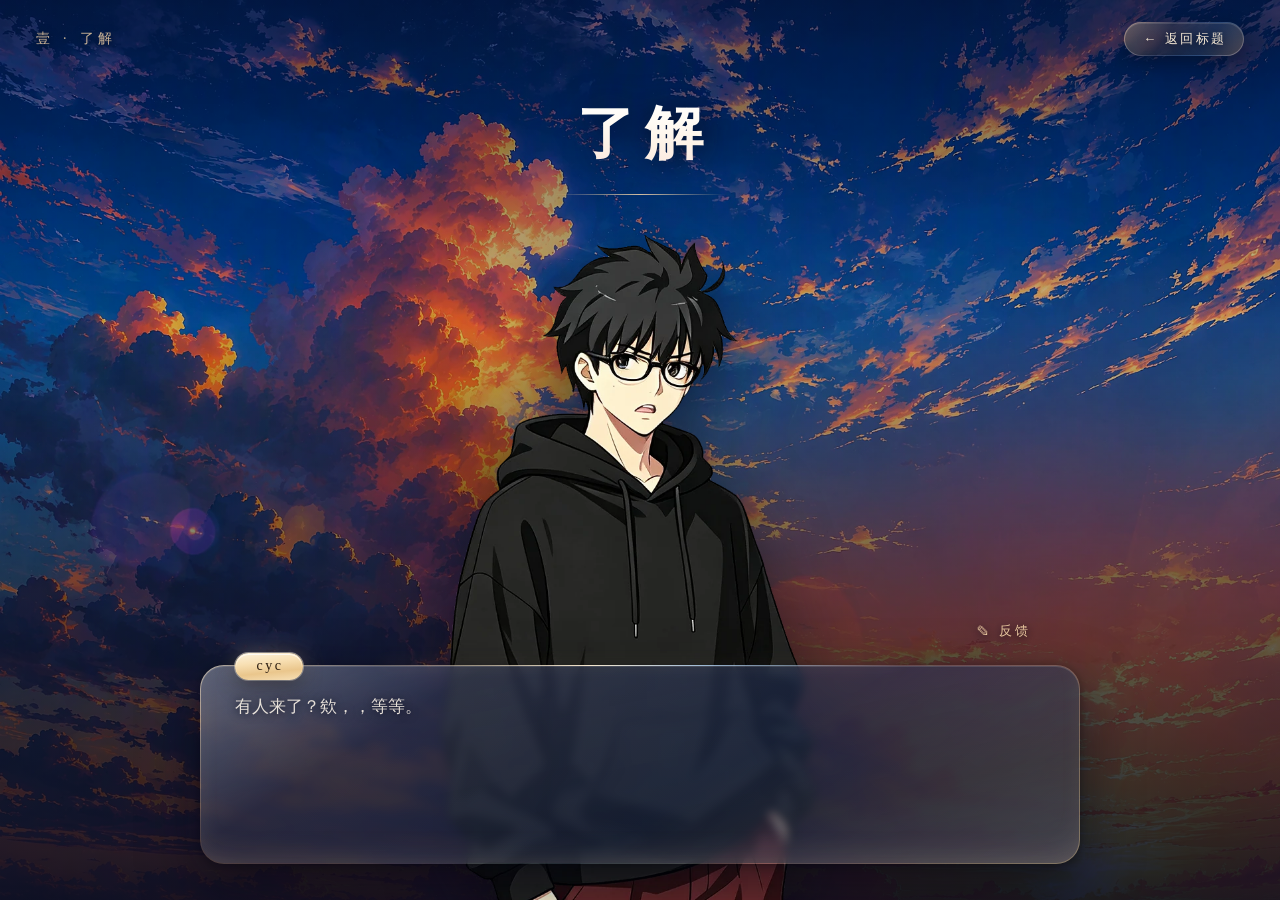
==== about.html @ 941c209d "上线个人主页 commit to main" ====
<!DOCTYPE html>
<html lang="zh-CN">
<head>
<meta charset="utf-8">
<meta name="viewport" content="width=device-width, initial-scale=1">
<title>壹 · 了解 | cyc</title>
<link rel="icon" href="data:,">
<link rel="stylesheet" href="assets/vn.css">
<style>
  /* 本页专属：晚霞 · 暖金时段 */
  .vn-bg {
    background-image: url("assets/sky-1.webp");
    --vn-bg-pos: 50% 58%;
    --vn-bg-filter: saturate(1.15) brightness(.94);
  }
</style>
</head>
<body data-avatar="calm">
<div class="vn-bg" role="img" aria-label="黄昏时分新海诚风格的天空，橙金色云层铺在宝石蓝的天幕上"></div>

<header class="vn-top">
  <span class="vn-chapter">壹 · 了解</span>
  <a class="vn-back" href="index.html"
     onclick="VNgo('index.html','序章','&quot;cyc&quot;');return false;">← 返回标题</a>
</header>

<section class="vn-scene">
  <h1 class="vn-title">了解</h1>
  <span class="vn-rule"></span>
</section>

<div class="vn-dialog">
  <span class="vn-name">cyc</span>
  <p class="vn-text" data-moods="surprise|smile|serious|think|smile|laugh|happy" data-lines="有人来了？欸，，等等。|你好。名字是陈弈畅，但你说话的时候还是叫我cyc吧。|我现在是学计算机的大学生。高中是镇海中学的，考到这个地方来是由于一些不想提起来的原因。|简单来说，我以前在初中好歹是前二十，高中里也不算是特别差的，但最后因为某些原因变成了不喜社交的失败高中生，现在在咬牙争取走回去的路上。别忘了提醒我努力哦。|现在是一名大一的新生，暂且还在认真学习基础知识。马上要开始第一个项目了，会跟进更新的。感兴趣的话欢迎交流是也。|爱好的话，是曼联球迷。真是糟心。还喜欢动漫。型月的比较喜欢。当然比较热门的近代动漫我也看过不少。踢球踢的是古典前腰，盘带远射和任意球不算差但是跑不动。所以经常不受待见。网球打的也还不错。|总之，你可以和我的分身聊一聊哦。顺便说，对话以外内容都是我自己打的，立绘的形象则是ai根据照片画的。"></p>

  <div class="vn-reveal">
    <div class="vn-choices">
      <a class="vn-choice" href="chat.html"
         onclick="VNgo('chat.html','叁','对话');return false;">叁 · 对话 →</a>
      <a class="vn-choice" href="friends.html"
         onclick="VNgo('friends.html','贰','同好');return false;">贰 · 同好 →</a>
      <a class="vn-choice" href="contact.html"
         onclick="VNgo('contact.html','肆','联系');return false;">肆 · 联系 →</a>
    </div>
  </div>

  <span class="vn-next">▼ 继续</span>
</div>

<div class="vn-curtain">
  <span class="ct-chapter"></span>
  <p class="ct-title"></p>
  <span class="ct-rule"></span>
</div>

<script src="assets/vn.js"></script>
<script src="assets/avatar.js"></script>
<script src="assets/feedback.js" data-source="壹 · 了解"></script>
</body>
</html>
---- assets/vn.css ----
/* ============================================================
   VN 共享样式 — 文字冒险游戏风格
   子页面 about / friends / chat / contact 共用
   承接首页「晚霞 + 明朝体 + 金线」视觉语言
   ============================================================ */
* { box-sizing: border-box; }
html, body { height: 100%; }

body {
  margin: 0;
  height: 100vh;
  overflow: hidden;
  background: #0b1022;
  color: #f2e8dc;
  font-family: "Noto Sans SC", "PingFang SC", "Microsoft YaHei", system-ui, sans-serif;
  -webkit-font-smoothing: antialiased;
}

/* ---------- 背景层：每页用 --vn-bg / --vn-bg-filter 区分 ---------- */
.vn-bg {
  position: fixed;
  inset: 0;
  z-index: 0;
  background-color: #0b1022;
  background-image: var(--vn-bg, none);
  background-repeat: no-repeat;
  background-position: var(--vn-bg-pos, 50% 55%);
  background-size: cover;
  filter: var(--vn-bg-filter, none);
  animation: vn-bg-in 2s ease-out both;
}
@keyframes vn-bg-in {
  from { transform: scale(1.07); }
  to   { transform: scale(1); }
}
.vn-bg::after {
  content: "";
  position: absolute;
  inset: 0;
  background-image: linear-gradient(180deg,
    rgba(8, 12, 28, .58) 0%,
    rgba(8, 12, 28, .16) 36%,
    rgba(8, 12, 28, .60) 70%,
    rgba(8, 12, 28, .90) 100%);
}

/* ---------- 顶部：章节标记 + 返回标题 ---------- */
.vn-top {
  position: fixed;
  z-index: 3;
  top: 0; left: 0; right: 0;
  display: flex;
  align-items: center;
  justify-content: space-between;
  padding: clamp(14px, 2.4vh, 24px) clamp(16px, 3vw, 36px);
  animation: vn-fade-down .9s ease-out .5s both;
}
@keyframes vn-fade-down {
  from { opacity: 0; transform: translateY(-10px); }
  to   { opacity: 1; transform: none; }
}
.vn-chapter {
  font-family: "Yu Mincho", "YuMincho", "MS PMincho", "SimSun", serif;
  font-size: clamp(12px, 1.2vw, 14px);
  letter-spacing: .34em;
  color: rgba(246, 214, 170, .82);
  text-shadow: 0 2px 10px rgba(4, 6, 18, .85);
}
.vn-back {
  display: inline-flex;
  align-items: center;
  gap: .5em;
  padding: 7px 16px;
  font-family: "Yu Mincho", "YuMincho", "MS PMincho", "SimSun", serif;
  font-size: 13px;
  letter-spacing: .2em;
  text-indent: .2em;
  text-decoration: none;
  color: #f7ead6;
  /* 玻璃小胶囊：圆角 + 渐变描边 + 极轻模糊。
     和对话框同一套语言（暖金→冷青描边），但更薄、更小、光更弱，
     所以能一眼分清「这是按钮」而不是「这是一个小对话框」 */
  border: 1px solid transparent;
  border-radius: 999px;
  background-image:
    linear-gradient(180deg, rgba(12, 22, 52, .42) 0%, rgba(7, 13, 34, .50) 100%),
    linear-gradient(124deg,
      rgba(246, 214, 170, .58) 0%,
      rgba(246, 214, 170, .16) 36%,
      rgba(150, 186, 228, .30) 68%,
      rgba(246, 214, 170, .46) 100%);
  background-origin: padding-box, border-box;
  background-clip: padding-box, border-box;
  -webkit-backdrop-filter: blur(4px) saturate(1.08);
  backdrop-filter: blur(4px) saturate(1.08);
  box-shadow:
    0 6px 18px rgba(4, 6, 18, .40),
    inset 0 1px 0 rgba(255, 246, 228, .12);
  text-shadow: 0 2px 10px rgba(4, 6, 18, .85);
  transition: color .26s ease, transform .26s ease,
              box-shadow .26s ease, background-image .26s ease;
}
.vn-back:hover {
  color: #fffaef;
  transform: translateY(-1px);
  background-image:
    linear-gradient(180deg, rgba(30, 46, 92, .48) 0%, rgba(13, 22, 54, .54) 100%),
    linear-gradient(124deg,
      rgba(255, 242, 216, .95) 0%,
      rgba(246, 214, 170, .38) 36%,
      rgba(172, 204, 240, .48) 68%,
      rgba(255, 242, 216, .86) 100%);
  box-shadow:
    0 10px 24px rgba(4, 6, 18, .46),
    0 0 18px rgba(246, 214, 170, .26),
    inset 0 1px 0 rgba(255, 246, 228, .2);
  text-shadow: 0 0 14px rgba(246, 214, 170, .55), 0 2px 10px rgba(4, 6, 18, .9);
}
.vn-back:focus-visible {
  outline: none;
  box-shadow:
    0 0 0 3px rgba(246, 214, 170, .22),
    0 10px 24px rgba(4, 6, 18, .46),
    inset 0 1px 0 rgba(255, 246, 228, .2);
  text-shadow: 0 0 14px rgba(255, 216, 166, .9);
}

/* ---------- 中央标题（场景名） ---------- */
/* 立绘居中后会把头落在画面中上部，所以标题整体上提，
   让「标题 → 人物 → 对话框」由远及近排开，不互相压住 */
.vn-scene {
  position: fixed;
  z-index: 2;
  top: clamp(9vh, 10.5vh, 15vh);
  left: 0; right: 0;
  text-align: center;
  pointer-events: none;
  animation: vn-title-in 1.1s cubic-bezier(.2, .8, .3, 1) .35s both;
}
@keyframes vn-title-in {
  from { opacity: 0; transform: translateY(18px); filter: blur(6px); }
  to   { opacity: 1; transform: none; filter: blur(0); }
}
.vn-title {
  margin: 0;
  font-family: "Yu Mincho", "YuMincho", "Hiragino Mincho ProN", "Noto Serif JP",
               "MS PMincho", "SimSun", "Songti SC", serif;
  font-weight: 700;
  font-size: clamp(30px, 5.2vw, 58px);
  letter-spacing: .16em;
  text-indent: .16em;
  background-image: linear-gradient(180deg, #ffffff 0%, #fffbf4 34%, #fdf1e6 66%, #f9e7e0 100%);
  -webkit-background-clip: text;
  background-clip: text;
  color: transparent;
  filter: drop-shadow(0 3px 16px rgba(8, 8, 24, .8));
}
@supports not ((-webkit-background-clip: text) or (background-clip: text)) {
  .vn-title { color: #f7d9ae; background-image: none; }
}
.vn-rule {
  display: block;
  width: 172px;
  height: 1px;
  margin: clamp(14px, 2.4vh, 22px) auto 0;
  background-image: linear-gradient(90deg,
    rgba(246, 214, 170, 0), rgba(246, 214, 170, .85) 50%, rgba(246, 214, 170, 0));
  transform-origin: 50% 50%;
  animation: vn-rule-in 1s ease-out .8s both;
}
@keyframes vn-rule-in {
  from { transform: scaleX(0); opacity: 0; }
  to   { transform: scaleX(1); opacity: 1; }
}

/* ---------- 底部对话框 ---------- */
.vn-dialog {
  position: fixed;
  z-index: 3;
  left: 50%;
  bottom: clamp(20px, 4vh, 40px);
  transform: translateX(-50%);
  width: min(92vw, 880px);
  padding: clamp(18px, 2.6vh, 26px) clamp(20px, 3vw, 34px) clamp(20px, 3vh, 28px);
  /* 玻璃卡片：圆角 + 渐变描边（左上暖金 → 右下冷青）+ 多层内光
     —— 替掉原来的 1px 方框与单色底，边框不再是「一条硬线」 */
  border: 1px solid transparent;
  border-radius: 24px;
  background-image:
    linear-gradient(168deg,
      rgba(24, 40, 84, .58) 0%,
      rgba(14, 25, 60, .50) 38%,
      rgba(9, 16, 40, .54) 72%,
      rgba(17, 26, 58, .58) 100%),
    linear-gradient(148deg,
      rgba(255, 240, 214, .72) 0%,
      rgba(246, 214, 170, .20) 24%,
      rgba(132, 170, 220, .20) 58%,
      rgba(246, 214, 170, .46) 100%);
  background-origin: padding-box, border-box;
  background-clip: padding-box, border-box;
  -webkit-backdrop-filter: blur(5px) saturate(1.1);
  backdrop-filter: blur(5px) saturate(1.1);
  box-shadow:
    0 20px 56px rgba(4, 6, 18, .56),
    0 2px 10px rgba(4, 6, 18, .34),
    inset 0 1px 0 rgba(255, 246, 228, .13),
    inset 0 -16px 34px -20px rgba(246, 214, 170, .26);
  animation: vn-dialog-in .7s cubic-bezier(.2, .9, .3, 1) .7s both;
}
/* 顶缘流光：一条细金线缓慢呼吸，让上边缘有「流动」感 */
.vn-dialog::before {
  content: "";
  position: absolute;
  top: -1px;
  left: 50%;
  width: 84%;
  height: 1px;
  border-radius: 999px;
  pointer-events: none;
  background-image: linear-gradient(90deg,
    rgba(246, 214, 170, 0) 0%,
    rgba(255, 240, 214, .95) 40%,
    rgba(186, 220, 255, .78) 62%,
    rgba(246, 214, 170, 0) 100%);
  box-shadow: 0 0 16px rgba(246, 214, 170, .42);
  transform: translateX(-50%) scaleX(.7);
  animation: vn-topline 7.5s ease-in-out 1.5s infinite;
}
@keyframes vn-topline {
  0%, 100% { transform: translateX(-50%) scaleX(.7); opacity: .5; }
  50%      { transform: translateX(-50%) scaleX(1);  opacity: 1; }
}
@keyframes vn-dialog-in {
  from { opacity: 0; transform: translate(-50%, 26px); }
  to   { opacity: 1; transform: translate(-50%, 0); }
}
.vn-name {
  position: absolute;
  top: -13px;
  left: clamp(20px, 3vw, 34px);
  padding: 4px 18px 5px;
  font-family: "Yu Mincho", "YuMincho", "MS PMincho", "SimSun", serif;
  font-size: clamp(12px, 1.2vw, 14px);
  letter-spacing: .18em;
  text-indent: .18em;
  color: #2a1c10;
  /* 名牌：胶囊形 + 暖金渐变 + 柔光，替掉原来的直角金块 */
  border: 1px solid transparent;
  border-radius: 999px;
  background-image: linear-gradient(174deg,
    #fdf3dd 0%, #f8e0b4 36%, #eac68c 68%, #f6dfb6 100%);
  background-origin: border-box;
  background-clip: border-box;
  box-shadow:
    0 7px 20px rgba(4, 6, 18, .48),
    0 0 0 1px rgba(255, 248, 232, .5),
    0 0 22px rgba(246, 214, 170, .30),
    inset 0 1px 0 rgba(255, 255, 255, .75);
}
.vn-text {
  margin: 0;
  min-height: 5.4em;
  font-size: clamp(14px, 1.6vw, 17px);
  line-height: 2;
  color: rgba(245, 238, 228, .94);
  text-shadow: 0 1px 8px rgba(4, 6, 18, .8);
}
.vn-text .caret {
  display: inline-block;
  width: .5em;
  margin-left: .1em;
  color: rgba(246, 214, 170, .9);
  animation: vn-blink .9s steps(1) infinite;
}
@keyframes vn-blink { 0%, 50% { opacity: 1; } 51%, 100% { opacity: 0; } }
.vn-next {
  position: absolute;
  right: clamp(18px, 3vw, 30px);
  bottom: clamp(10px, 1.6vh, 16px);
  font-size: 12px;
  letter-spacing: .24em;
  color: rgba(246, 214, 170, .8);
  opacity: 0;
}
.vn-next.on { animation: vn-next 1.4s ease-in-out infinite; }
@keyframes vn-next {
  0%, 100% { opacity: .25; transform: translateY(0); }
  50%      { opacity: .95; transform: translateY(-3px); }
}

/* ---------- 选项（对话分支 / 跳转） ---------- */
.vn-choices {
  display: flex;
  flex-wrap: wrap;
  gap: 10px;
  margin-top: 16px;
}
.vn-choice {
  padding: 9px 22px;
  font-family: "Yu Mincho", "YuMincho", "MS PMincho", "SimSun", serif;
  font-size: clamp(13px, 1.4vw, 15px);
  letter-spacing: .14em;
  text-indent: .14em;
  text-decoration: none;
  color: #f7ead6;
  border: 1px solid transparent;
  border-radius: 999px;
  background-image:
    linear-gradient(180deg, rgba(16, 28, 64, .44) 0%, rgba(8, 15, 38, .50) 100%),
    linear-gradient(124deg,
      rgba(246, 214, 170, .62) 0%,
      rgba(246, 214, 170, .18) 34%,
      rgba(150, 186, 228, .32) 68%,
      rgba(246, 214, 170, .52) 100%);
  background-origin: padding-box, border-box;
  background-clip: padding-box, border-box;
  box-shadow: 0 4px 14px rgba(4, 6, 18, .32), inset 0 1px 0 rgba(255, 246, 228, .10);
  transition: transform .26s cubic-bezier(.2, .9, .3, 1), box-shadow .26s ease,
              color .26s ease, background-image .26s ease;
}
.vn-choice:hover {
  color: #fff6e6;
  transform: translateY(-2px);
  background-image:
    linear-gradient(180deg, rgba(42, 60, 112, .52) 0%, rgba(22, 34, 76, .58) 100%),
    linear-gradient(124deg,
      rgba(255, 242, 216, .95) 0%,
      rgba(246, 214, 170, .40) 34%,
      rgba(176, 208, 244, .48) 68%,
      rgba(255, 242, 216, .88) 100%);
  box-shadow:
    0 12px 28px rgba(4, 6, 18, .44),
    0 0 20px rgba(246, 214, 170, .26),
    inset 0 1px 0 rgba(255, 246, 228, .18);
}

/* ---------- 转场遮罩（幕布） ---------- */
.vn-curtain {
  position: fixed;
  inset: 0;
  z-index: 9;
  display: flex;
  align-items: center;
  justify-content: center;
  flex-direction: column;
  background-color: #05070f;
  opacity: 0;
  pointer-events: none;
}
/* 退场：从透明到全黑 */
.vn-curtain.closing {
  pointer-events: auto;
  animation: vn-close .62s cubic-bezier(.5, 0, .9, .4) both;
}
@keyframes vn-close { from { opacity: 0; } to { opacity: 1; } }
/* 入场：从全黑到透明 */
.vn-curtain.opening {
  opacity: 1;
  pointer-events: auto;
  animation: vn-open .78s ease-out .28s both;
}
@keyframes vn-open { from { opacity: 1; } to { opacity: 0; } }

.vn-curtain .ct-chapter {
  font-family: "Yu Mincho", "YuMincho", "MS PMincho", "SimSun", serif;
  font-size: clamp(13px, 1.5vw, 16px);
  letter-spacing: .42em;
  text-indent: .42em;
  color: rgba(246, 214, 170, .9);
  opacity: 0;
}
.vn-curtain .ct-title {
  margin: 14px 0 0;
  font-family: "Yu Mincho", "YuMincho", "Hiragino Mincho ProN", "Noto Serif JP",
               "MS PMincho", "SimSun", serif;
  font-weight: 700;
  font-size: clamp(26px, 4.4vw, 46px);
  letter-spacing: .18em;
  text-indent: .18em;
  color: #fdf6ec;
  opacity: 0;
}
.vn-curtain .ct-rule {
  width: 0;
  height: 1px;
  margin-top: 18px;
  background-image: linear-gradient(90deg,
    rgba(246, 214, 170, 0), rgba(246, 214, 170, .9) 50%, rgba(246, 214, 170, 0));
}
.vn-curtain.closing .ct-chapter { animation: vn-ct 2.2s ease-out .12s both; }
.vn-curtain.closing .ct-title   { animation: vn-ct 2.2s ease-out .26s both; }
.vn-curtain.closing .ct-rule    { animation: vn-ct-rule 1.6s ease-out .3s both; }
@keyframes vn-ct {
  from { opacity: 0; transform: translateY(12px); filter: blur(5px); }
  45%  { opacity: 1; transform: none; filter: blur(0); }
  to   { opacity: 1; transform: none; filter: blur(0); }
}
@keyframes vn-ct-rule { from { width: 0; } to { width: 172px; } }

/* ---------- 减少动态效果 ---------- */
@media (prefers-reduced-motion: reduce) {
  .vn-bg, .vn-top, .vn-scene, .vn-rule, .vn-dialog, .vn-dialog::before, .vn-curtain.closing,
  .vn-curtain.closing .ct-chapter, .vn-curtain.closing .ct-title,
  .vn-curtain.closing .ct-rule { animation: none !important; opacity: 1 !important; }
  .vn-next.on { animation: none; opacity: .8; }
  .vn-text .caret { animation: none; }
}
/* ---------- 对话结束后才展开的内容（选项 / 面板） ---------- */
.vn-reveal {
  opacity: 0;
  visibility: hidden;
  transform: translateY(8px);
  transition: opacity .55s ease, transform .55s ease, visibility .55s;
}
.vn-reveal.on {
  opacity: 1;
  visibility: visible;
  transform: none;
}

/* ---------- 窄屏 / 竖屏适配 ---------- */
@media (max-width: 640px) {
  .vn-scene { top: 11vh; }
  .vn-title { font-size: clamp(24px, 7.6vw, 32px); }
  .vn-dialog { width: 94vw; bottom: 14px; padding: 16px 18px 18px; border-radius: 19px; }
  .vn-text { min-height: 7.4em; font-size: 13.5px; line-height: 1.85; }
  .vn-name { left: 18px; }
  .vn-choices { gap: 8px; margin-top: 12px; }
  .vn-choice { padding: 8px 15px; font-size: 12.5px; letter-spacing: .1em; text-indent: .1em; }
}
@media (prefers-reduced-motion: reduce) {
  .vn-reveal { transition: none; }
}
/* ---------- 立绘（画面正中，随情绪切表情） ---------- */
.vn-avatar {
  position: fixed;
  z-index: 1;
  /* 居中：left 50% + translateX(-50%)；人物沉到对话框后面，
     对话框之上正好露出头 + 肩胸，是 VN 的经典构图 */
  left: 50%;
  transform: translateX(-50%);
  bottom: -5vh;
  height: min(82vh, 920px);
  width: auto;
  aspect-ratio: 780 / 1112;
  pointer-events: none;
  opacity: 0;
  transition: opacity .5s ease .15s;
  filter: drop-shadow(0 18px 34px rgba(3, 6, 16, .55));
}
.vn-avatar.on { opacity: 1; }
.vn-avatar img {
  position: absolute;
  inset: 0;
  width: 100%;
  height: 100%;
  object-fit: contain;
  object-position: 50% 100%;
  opacity: 0;
  transition: opacity .42s ease;
}
.vn-avatar img.on { opacity: 1; }

/* 换景快闪：全黑一瞬（不显示文字） */
.vn-curtain.flash {
  pointer-events: auto;
  animation: vn-flash .6s cubic-bezier(.4, 0, .32, 1) both;
}
@keyframes vn-flash {
  0%   { opacity: 0; }
  35%  { opacity: 1; }
  100% { opacity: 0; }
}

@media (max-width: 640px) {
  /* 窄屏同样居中（不再左偏）；底部少探出一点。
     立绘要够大：头只占画面顶上约 1/4（下巴在画布 338/1112 处），
     立绘越大 → 下巴越高 → 聊天窗越有地方站（vn.js 会按实际视口再收一次，
     保证头顶不钻到章节标题下面）。 */
  .vn-avatar { height: min(94vh, 700px); bottom: -2vh; }
}
@media (prefers-reduced-motion: reduce) {
  .vn-avatar, .vn-avatar img { transition: none; }
  .vn-curtain.flash { animation: none !important; opacity: 0 !important; }
}

/* 短视口：立绘反而要放大 —— 人往上长，下巴线跟着上移，窗子才有地方站 */
@media (max-height: 660px) {
  .vn-avatar { height: min(96vh, 620px); }
}

/* ---------- 极矮屏兜底：正文窗「不挡脸」----------
   正文窗是内容自适应高度，窗口特别小的时候它会长到压住脸。
   由 vn.js 按立绘「下巴」的位置算出上限，只在**自然高度真的超过上限**时
   才加上 .vn-fit 和 max-height —— 正常尺寸下这段样式永远不生效。
   收起来之后由正文块自己滚动，名字牌（top:-13px 绝对定位）因此不会被裁掉。 */
.vn-dialog.vn-fit {
  display: flex;
  flex-direction: column;
}
.vn-dialog.vn-fit .vn-text {
  flex: 1 1 auto;
  min-height: 4.6em;
  overflow-y: auto;
  overscroll-behavior: contain;
}
/* 已经挤到极限，顺便把按钮收紧一点，正文才留得下 */
.vn-dialog.vn-fit .vn-choices { gap: 6px; margin-top: 10px; }
.vn-dialog.vn-fit .vn-choice { padding: 6px 12px; font-size: 12.5px; }
.vn-dialog.vn-fit .vn-scene-btn { padding: 5px 10px; font-size: 11.5px; }
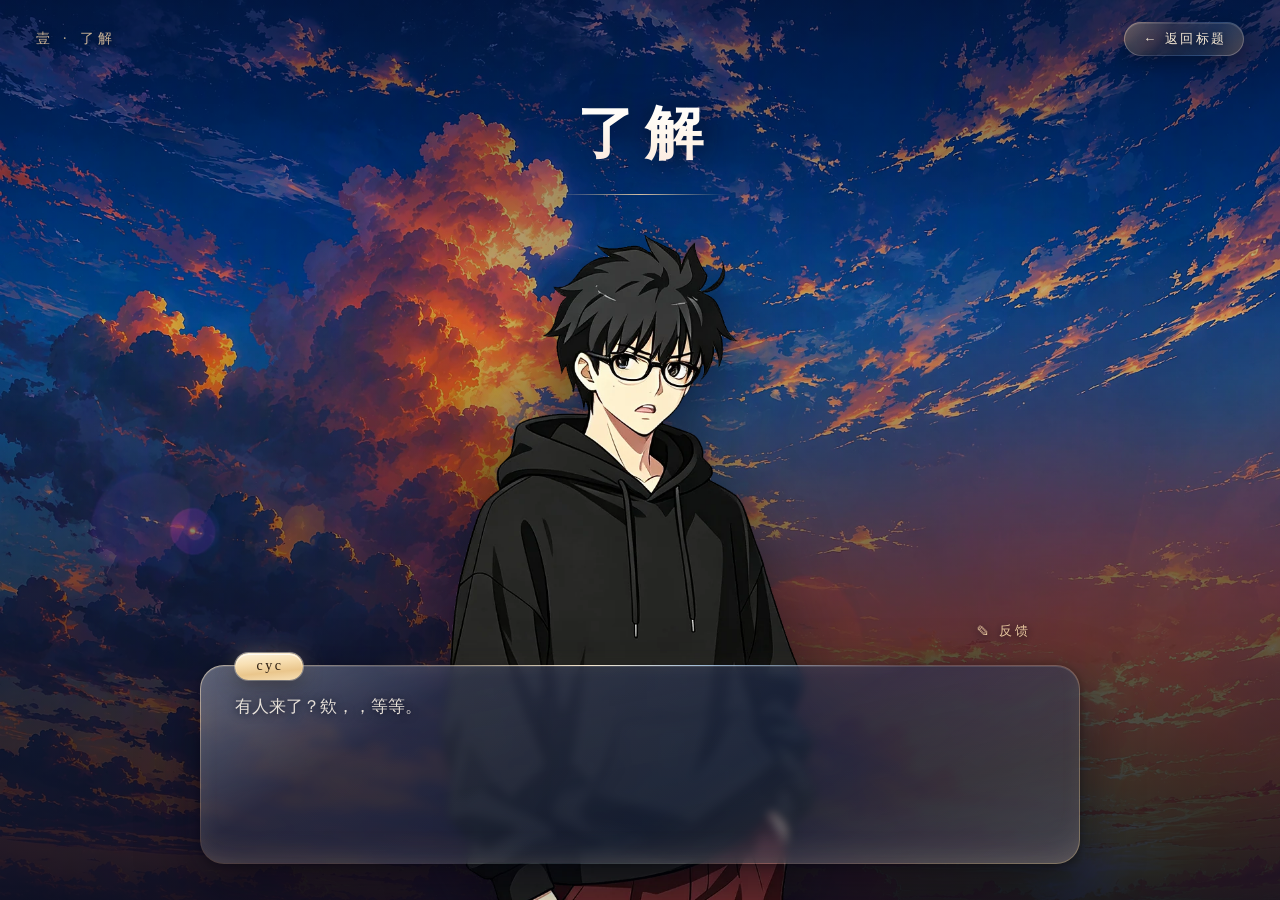
==== commit 07a4eaf7: "Update about.html" ====
--- a/about.html
+++ b/about.html
@@ -31,7 +31,7 @@
 
 <div class="vn-dialog">
   <span class="vn-name">cyc</span>
-  <p class="vn-text" data-moods="surprise|smile|serious|think|smile|laugh|happy" data-lines="有人来了？欸，，等等。|你好。名字是陈弈畅，但你说话的时候还是叫我cyc吧。|我现在是学计算机的大学生。高中是镇海中学的，考到这个地方来是由于一些不想提起来的原因。|简单来说，我以前在初中好歹是前二十，高中里也不算是特别差的，但最后因为某些原因变成了不喜社交的失败高中生，现在在咬牙争取走回去的路上。别忘了提醒我努力哦。|现在是一名大一的新生，暂且还在认真学习基础知识。马上要开始第一个项目了，会跟进更新的。感兴趣的话欢迎交流是也。|爱好的话，是曼联球迷。真是糟心。还喜欢动漫。型月的比较喜欢。当然比较热门的近代动漫我也看过不少。踢球踢的是古典前腰，盘带远射和任意球不算差但是跑不动。所以经常不受待见。网球打的也还不错。|总之，你可以和我的分身聊一聊哦。顺便说，对话以外内容都是我自己打的，立绘的形象则是ai根据照片画的。"></p>
+  <p class="vn-text" data-moods="surprise|smile|serious|think|smile|laugh|happy" data-lines="有人来了？欸，，等等。|你好。名字是陈弈畅，但你说话的时候还是叫我cyc吧。|我现在是学计算机的大学生。高中是镇海中学的，考到这个地方来是由于一些不想提起来的原因。|简单来说，我以前也不算是特别差的，但最后因为某些原因变成了不喜社交的失败高中生，还请见谅。现在在咬牙争取走回去的路上。别忘了提醒我努力哦。|现在是一名大一的新生，暂且还在认真学习基础知识。马上要开始第一个项目了，会跟进更新的。感兴趣的话欢迎交流。|爱好的话，是曼联球迷。真是糟心。偶尔看动漫。早期的动漫看得不多，型月算比较喜欢的了。当然热门的近代动漫我也看过不少。踢球踢的是前腰，盘带远射和任意球不算差但是跑不动。所以经常不受待见。网球打的也还不错。|总之，你可以和我的分身聊一聊哦。顺便说，对话以外内容都是我自己打的，立绘的形象则是ai根据照片画的。"></p>
 
   <div class="vn-reveal">
     <div class="vn-choices">
